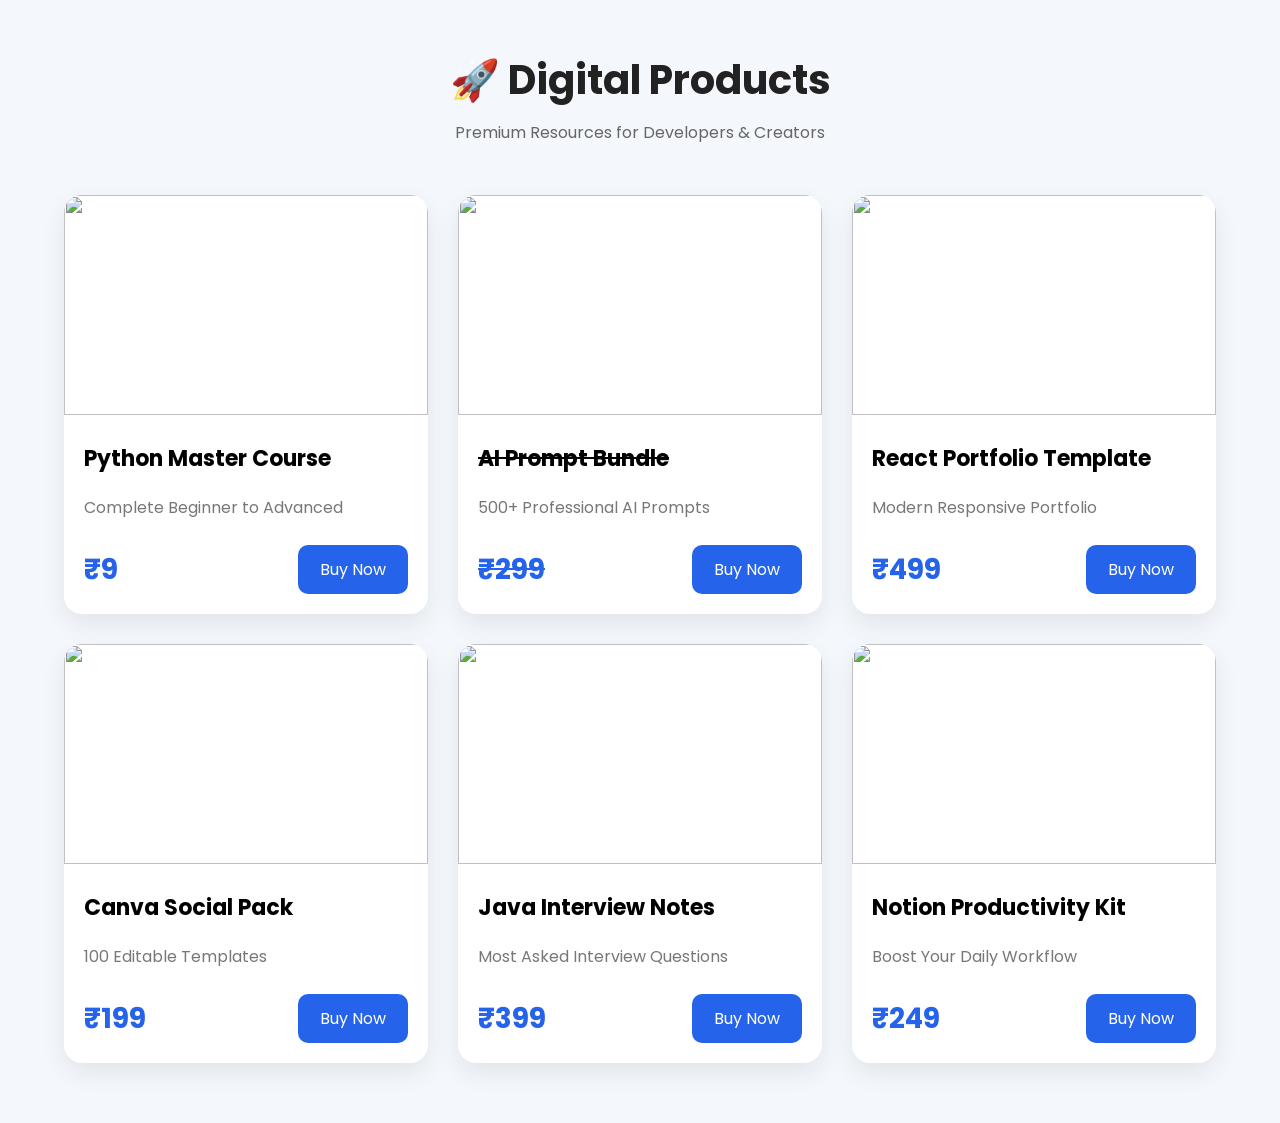
==== index.html @ 7a4c6142 "Rename indexshop.html to index.html" ====
<!DOCTYPE html>
<html lang="en">
<head>
    <meta charset="UTF-8">
    <meta name="viewport" content="width=device-width, initial-scale=1.0">
    <title>Digital Products Store</title>

    <link rel="stylesheet" href="style.css">

    <link rel="preconnect" href="https://fonts.googleapis.com">
    <link href="https://fonts.googleapis.com/css2?family=Poppins:wght@300;400;500;600;700&display=swap" rel="stylesheet">
</head>
<body>

<header>
    <h1>🚀 Digital Products</h1>
    <p>Premium Resources for Developers & Creators</p>
</header>

<div id="payment-status" class="payment-status" role="status" aria-live="polite"></div>

<section class="products">



    <div class="card">
        <img src="https://picsum.photos/400/250?3">
        <h2>Python Master Course</h2>
        <p>Complete Beginner to Advanced</p>

        <div class="bottom">
            <span class="price">₹9</span>

            <a href="https://rzp.io/rzp/w6HlgT6a" target="_blank" data-product="Python Master Course" data-price="₹9">
                Buy Now
            </a>
        </div>
    </div>



    <div class="card">
        <img src="https://picsum.photos/400/250?4">
        <h2><del>AI Prompt Bundle</del></h2>
        <p>500+ Professional AI Prompts</p>

        <div class="bottom">
            <span class="price"><del>₹299</del></span>

            <a href="#" target="_blank" data-product="AI Prompt Bundle" data-price="₹299">
                Buy Now
            </a>
        </div>
    </div>

    <div class="card">
        <img src="https://picsum.photos/400/250?2">
        <h2>React Portfolio Template</h2>
        <p>Modern Responsive Portfolio</p>

        <div class="bottom">
            <span class="price">₹499</span>

            <a href="#" target="_blank" data-product="React Portfolio Template" data-price="₹499">
                Buy Now
            </a>
        </div>
    </div>

    

    <div class="card">
        <img src="https://picsum.photos/400/250?4">
        <h2>Canva Social Pack</h2>
        <p>100 Editable Templates</p>

        <div class="bottom">
            <span class="price">₹199</span>

            <a href="#" target="_blank" data-product="Canva Social Pack" data-price="₹199">
                Buy Now
            </a>
        </div>
    </div>

    <div class="card">
        <img src="https://picsum.photos/400/250?5">
        <h2>Java Interview Notes</h2>
        <p>Most Asked Interview Questions</p>

        <div class="bottom">
            <span class="price">₹399</span>

            <a href="#" target="_blank" data-product="Java Interview Notes" data-price="₹399">
                Buy Now
            </a>
        </div>
    </div>

    <div class="card">
        <img src="https://picsum.photos/400/250?6">
        <h2>Notion Productivity Kit</h2>
        <p>Boost Your Daily Workflow</p>

        <div class="bottom">
            <span class="price">₹249</span>

            <a href="#" target="_blank" data-product="Notion Productivity Kit" data-price="₹249">
                Buy Now
            </a>
        </div>
    </div>

</section>

<script src="https://cdnjs.cloudflare.com/ajax/libs/jspdf/2.5.1/jspdf.umd.min.js"></script>
<script src="script.js"></script>

</body>
</html>
---- style.css ----
*{
    margin:0;
    padding:0;
    box-sizing:border-box;
    font-family:Poppins,sans-serif;
}

body{
    background:#f4f7fb;
}

header{
    text-align:center;
    padding:50px 20px;
}

header h1{
    font-size:40px;
    color:#222;
}

header p{
    color:#666;
    margin-top:10px;
}

.payment-status{
    width: min(90%, 1100px);
    margin: 0 auto 24px;
    padding: 12px 16px;
    border-radius: 10px;
    background: #eff6ff;
    color: #1d4ed8;
    display: none;
    font-size: 15px;
}

.payment-status.success{
    display: block;
    background: #ecfdf3;
    color: #047857;
}

.payment-status.info{
    display: block;
    background: #eff6ff;
    color: #1d4ed8;
}

.products{

    width:90%;
    max-width:1400px;

    margin:auto;

    display:grid;
    grid-template-columns:repeat(auto-fit,minmax(300px,1fr));

    gap:30px;

    padding-bottom:60px;
}

.card{

    background:white;

    border-radius:18px;

    overflow:hidden;

    box-shadow:0 10px 25px rgba(0,0,0,.08);

    transition:.35s;
}

.card:hover{

    transform:translateY(-10px);

    box-shadow:0 20px 40px rgba(0,0,0,.18);
}

.card img{

    width:100%;
    height:220px;
    object-fit:cover;
}

.card h2{

    font-size:22px;

    margin:20px;
}

.card p{

    margin:0 20px;

    color:#777;
}

.bottom{

    margin:25px 20px 20px;

    display:flex;

    justify-content:space-between;

    align-items:center;
}

.price{

    font-size:28px;

    color:#2563eb;

    font-weight:bold;
}

.bottom a{

    text-decoration:none;

    background:#2563eb;

    color:white;

    padding:12px 22px;

    border-radius:10px;

    transition:.3s;
}

.bottom a:hover{

    background:#1d4ed8;
}
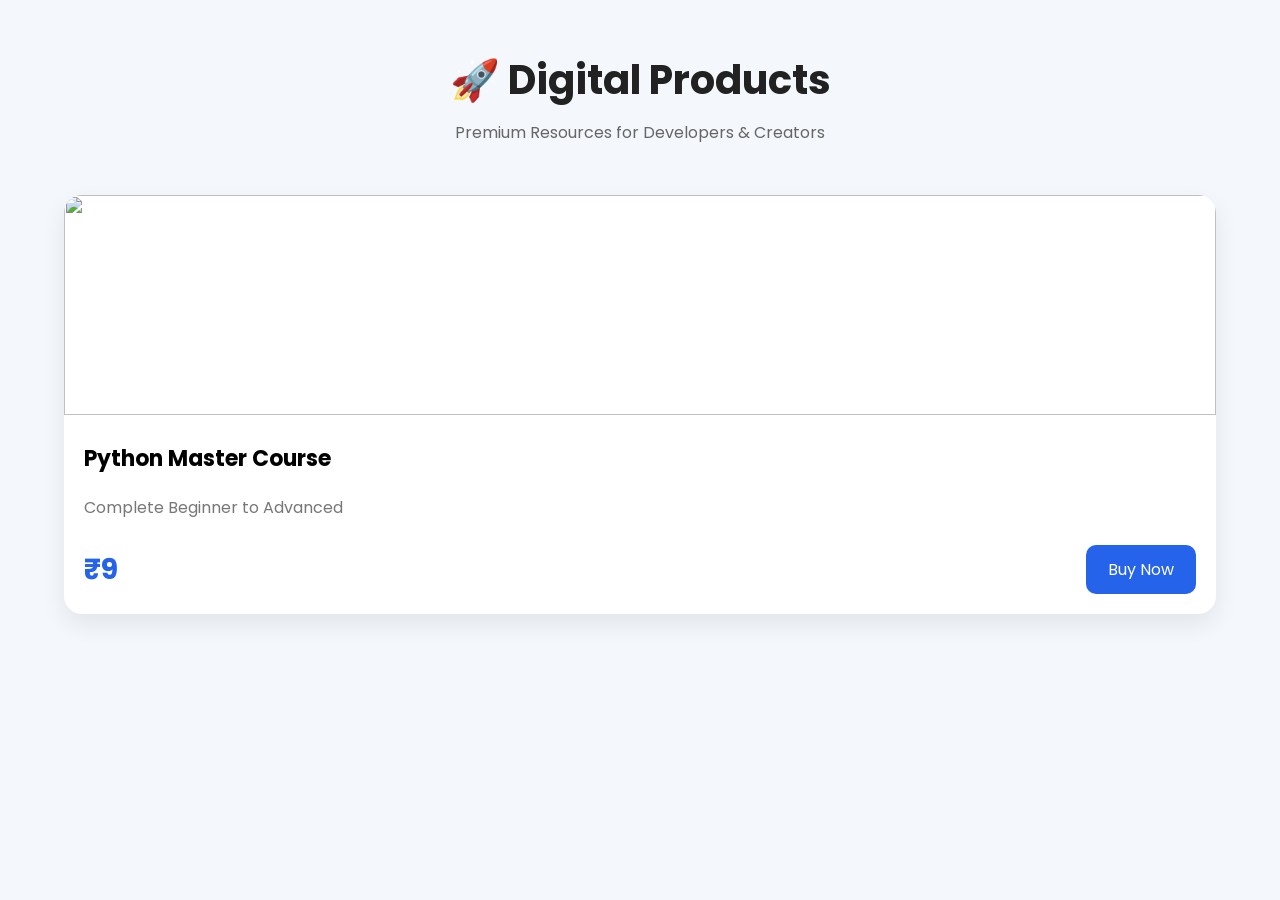
==== commit 9c3e703c: "Update index.html" ====
--- a/index.html
+++ b/index.html
@@ -38,7 +38,7 @@
     </div>
 
 
-
+<!-- 
     <div class="card">
         <img src="https://picsum.photos/400/250?4">
         <h2><del>AI Prompt Bundle</del></h2>
@@ -111,6 +111,10 @@
         </div>
     </div>
 
+
+
+    -->
+
 </section>
 
 <script src="https://cdnjs.cloudflare.com/ajax/libs/jspdf/2.5.1/jspdf.umd.min.js"></script>
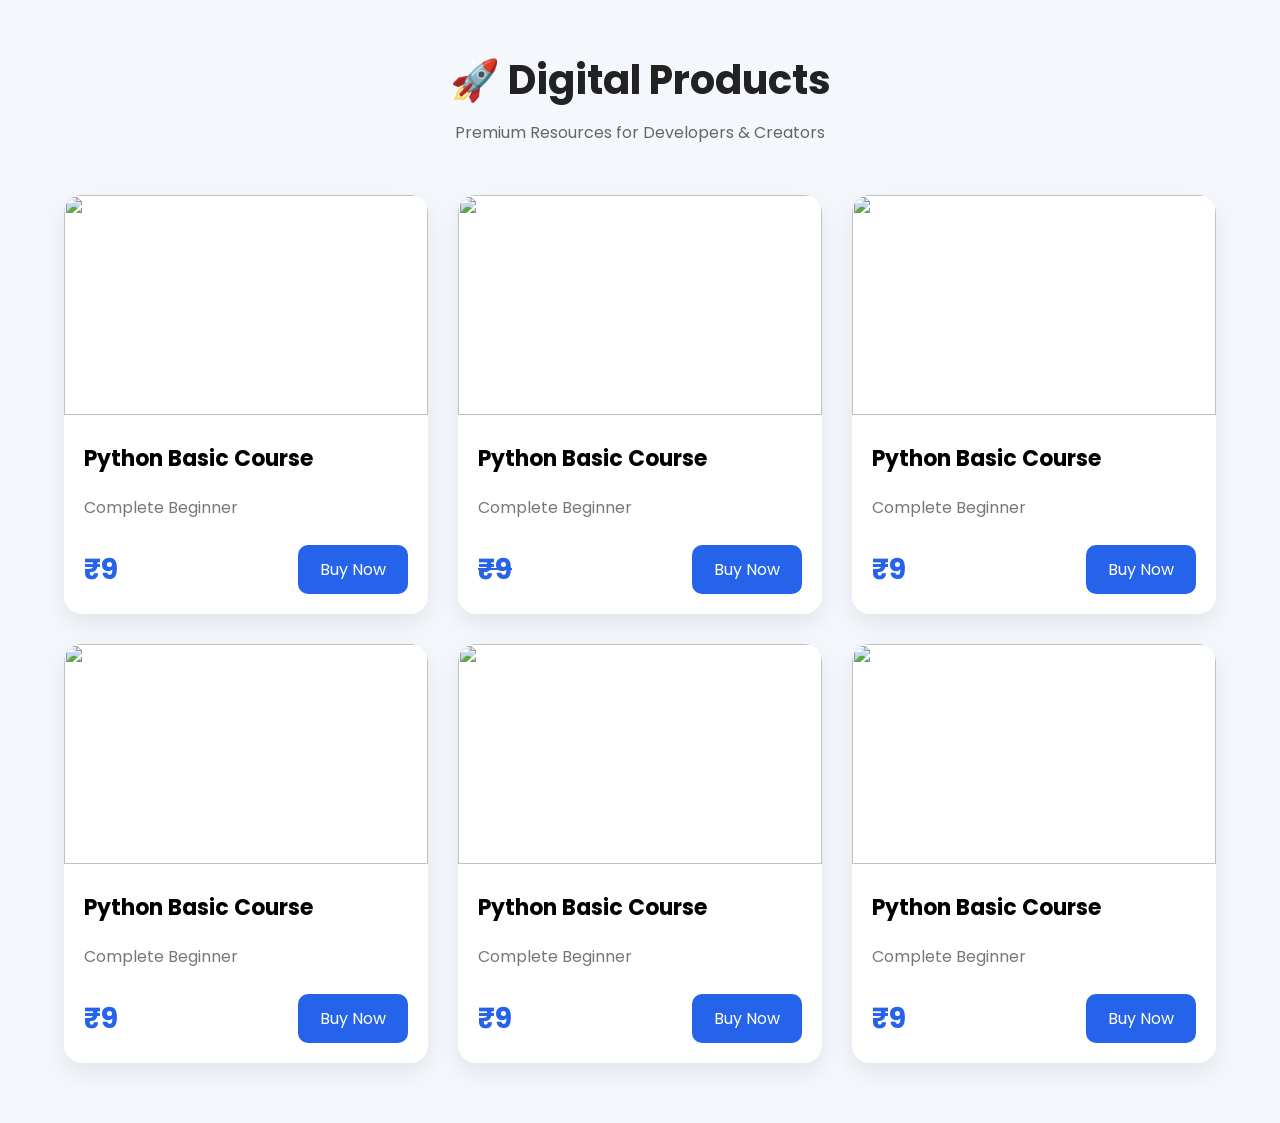
==== commit a4920d53: "new rates Updated product details and added delivery URLs for various courses." ====
--- a/index.html
+++ b/index.html
@@ -25,29 +25,29 @@
 
     <div class="card">
         <img src="https://picsum.photos/400/250?3">
-        <h2>Python Master Course</h2>
-        <p>Complete Beginner to Advanced</p>
+        <h2>Python Basic Course</h2>
+        <p>Complete Beginner </p>
 
         <div class="bottom">
             <span class="price">₹9</span>
 
-            <a href="https://rzp.io/rzp/w6HlgT6a" target="_blank" data-product="Python Master Course" data-price="₹9">
+            <a href="https://rzp.io/rzp/w6HlgT6a" target="_blank" data-product="Python Master Course" data-price="₹9" data-delivery-url="https://drive.google.com/file/d/19PePjPutqqwsAXR1Vb7nBJJ6NcHJNfMx/view?usp=sharing">
                 Buy Now
             </a>
         </div>
     </div>
 
 
-<!-- 
+
     <div class="card">
         <img src="https://picsum.photos/400/250?4">
-        <h2><del>AI Prompt Bundle</del></h2>
-        <p>500+ Professional AI Prompts</p>
+        <h2>Python Basic Course</h2>
+        <p>Complete Beginner</p>
 
         <div class="bottom">
-            <span class="price"><del>₹299</del></span>
+            <span class="price"><del>₹9</del></span>
 
-            <a href="#" target="_blank" data-product="AI Prompt Bundle" data-price="₹299">
+            <a href="#" target="_blank" data-product="AI Prompt Bundle" data-price="₹299" data-delivery-url="https://drive.google.com/file/d/19PePjPutqqwsAXR1Vb7nBJJ6NcHJNfMx/view?usp=sharing">
                 Buy Now
             </a>
         </div>
@@ -55,13 +55,13 @@
 
     <div class="card">
         <img src="https://picsum.photos/400/250?2">
-        <h2>React Portfolio Template</h2>
-        <p>Modern Responsive Portfolio</p>
+        <h2>Python Basic Course</h2>
+        <p>Complete Beginner</p>
 
         <div class="bottom">
-            <span class="price">₹499</span>
+            <span class="price">₹9</span>
 
-            <a href="#" target="_blank" data-product="React Portfolio Template" data-price="₹499">
+            <a href="#" target="_blank" data-product="React Portfolio Template" data-price="₹499" data-delivery-url="https://drive.google.com/file/d/19PePjPutqqwsAXR1Vb7nBJJ6NcHJNfMx/view?usp=sharing">
                 Buy Now
             </a>
         </div>
@@ -71,13 +71,12 @@
 
     <div class="card">
         <img src="https://picsum.photos/400/250?4">
-        <h2>Canva Social Pack</h2>
-        <p>100 Editable Templates</p>
+        <h2>Python Basic Course</h2>
+        <p>Complete Beginner</p>
+        <div class="bottom">
+            <span class="price">₹9</span>
 
-        <div class="bottom">
-            <span class="price">₹199</span>
-
-            <a href="#" target="_blank" data-product="Canva Social Pack" data-price="₹199">
+            <a href="#" target="_blank" data-product="Canva Social Pack" data-price="₹199" data-delivery-url="https://drive.google.com/file/d/19PePjPutqqwsAXR1Vb7nBJJ6NcHJNfMx/view?usp=sharing">
                 Buy Now
             </a>
         </div>
@@ -85,13 +84,13 @@
 
     <div class="card">
         <img src="https://picsum.photos/400/250?5">
-        <h2>Java Interview Notes</h2>
-        <p>Most Asked Interview Questions</p>
+        <h2>Python Basic Course</h2>
+        <p>Complete Beginner</p>
 
         <div class="bottom">
-            <span class="price">₹399</span>
+            <span class="price">₹9</span>
 
-            <a href="#" target="_blank" data-product="Java Interview Notes" data-price="₹399">
+            <a href="#" target="_blank" data-product="Java Interview Notes" data-price="₹399" data-delivery-url="https://drive.google.com/file/d/19PePjPutqqwsAXR1Vb7nBJJ6NcHJNfMx/view?usp=sharing">
                 Buy Now
             </a>
         </div>
@@ -99,21 +98,17 @@
 
     <div class="card">
         <img src="https://picsum.photos/400/250?6">
-        <h2>Notion Productivity Kit</h2>
-        <p>Boost Your Daily Workflow</p>
+        <h2>Python Basic Course</h2>
+        <p>Complete Beginner</p>
 
         <div class="bottom">
-            <span class="price">₹249</span>
+            <span class="price">₹9</span>
 
-            <a href="#" target="_blank" data-product="Notion Productivity Kit" data-price="₹249">
+            <a href="#" target="_blank" data-product="Notion Productivity Kit" data-price="₹249" data-delivery-url="https://drive.google.com/file/d/19PePjPutqqwsAXR1Vb7nBJJ6NcHJNfMx/view?usp=sharing">
                 Buy Now
             </a>
         </div>
     </div>
-
-
-
-    -->
 
 </section>
 
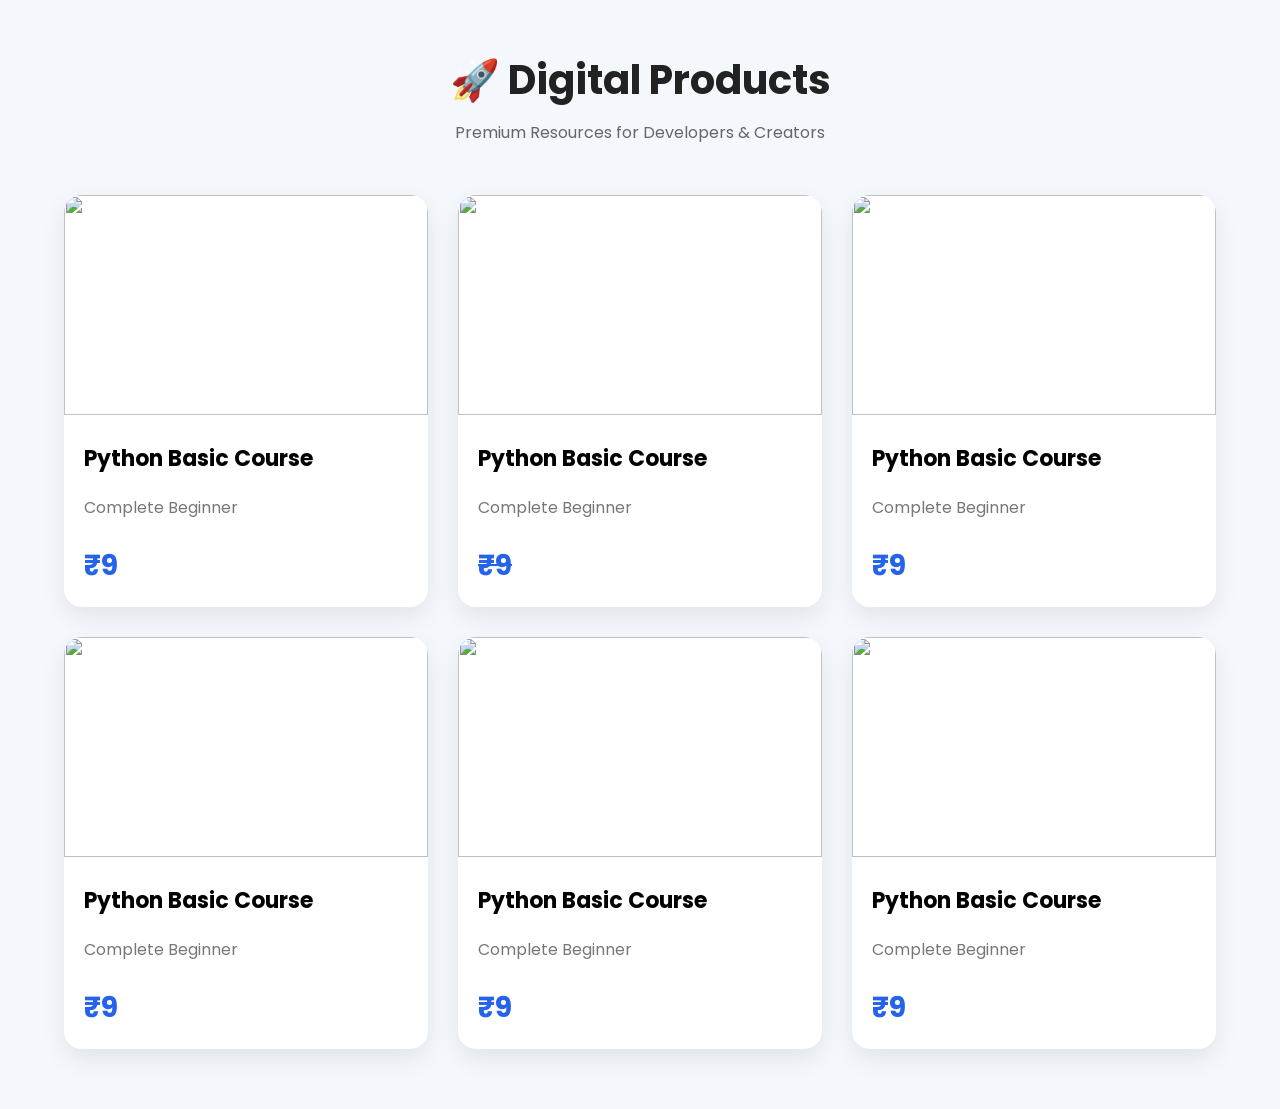
==== commit 2f6bafc7: "Update index.html" ====
--- a/index.html
+++ b/index.html
@@ -30,10 +30,8 @@
 
         <div class="bottom">
             <span class="price">₹9</span>
-
-            <a href="https://rzp.io/rzp/w6HlgT6a" target="_blank" data-product="Python Master Course" data-price="₹9" data-delivery-url="https://drive.google.com/file/d/19PePjPutqqwsAXR1Vb7nBJJ6NcHJNfMx/view?usp=sharing">
-                Buy Now
-            </a>
+                <form><script src="https://checkout.razorpay.com/v1/payment-button.js" data-payment_button_id="pl_OoOsXkycGk2G4j" async> </script> </form>
+            
         </div>
     </div>
 
@@ -47,9 +45,7 @@
         <div class="bottom">
             <span class="price"><del>₹9</del></span>
 
-            <a href="#" target="_blank" data-product="AI Prompt Bundle" data-price="₹299" data-delivery-url="https://drive.google.com/file/d/19PePjPutqqwsAXR1Vb7nBJJ6NcHJNfMx/view?usp=sharing">
-                Buy Now
-            </a>
+            <form><script src="https://checkout.razorpay.com/v1/payment-button.js" data-payment_button_id="pl_OoOsXkycGk2G4j" async> </script> </form>
         </div>
     </div>
 
@@ -61,9 +57,7 @@
         <div class="bottom">
             <span class="price">₹9</span>
 
-            <a href="#" target="_blank" data-product="React Portfolio Template" data-price="₹499" data-delivery-url="https://drive.google.com/file/d/19PePjPutqqwsAXR1Vb7nBJJ6NcHJNfMx/view?usp=sharing">
-                Buy Now
-            </a>
+            <form><script src="https://checkout.razorpay.com/v1/payment-button.js" data-payment_button_id="pl_OoOsXkycGk2G4j" async> </script> </form>
         </div>
     </div>
 
@@ -76,10 +70,7 @@
         <div class="bottom">
             <span class="price">₹9</span>
 
-            <a href="#" target="_blank" data-product="Canva Social Pack" data-price="₹199" data-delivery-url="https://drive.google.com/file/d/19PePjPutqqwsAXR1Vb7nBJJ6NcHJNfMx/view?usp=sharing">
-                Buy Now
-            </a>
-        </div>
+            <form><script src="https://checkout.razorpay.com/v1/payment-button.js" data-payment_button_id="pl_OoOsXkycGk2G4j" async> </script> </form>      </div>
     </div>
 
     <div class="card">
@@ -90,9 +81,7 @@
         <div class="bottom">
             <span class="price">₹9</span>
 
-            <a href="#" target="_blank" data-product="Java Interview Notes" data-price="₹399" data-delivery-url="https://drive.google.com/file/d/19PePjPutqqwsAXR1Vb7nBJJ6NcHJNfMx/view?usp=sharing">
-                Buy Now
-            </a>
+            <form><script src="https://checkout.razorpay.com/v1/payment-button.js" data-payment_button_id="pl_OoOsXkycGk2G4j" async> </script> </form>
         </div>
     </div>
 
@@ -104,9 +93,7 @@
         <div class="bottom">
             <span class="price">₹9</span>
 
-            <a href="#" target="_blank" data-product="Notion Productivity Kit" data-price="₹249" data-delivery-url="https://drive.google.com/file/d/19PePjPutqqwsAXR1Vb7nBJJ6NcHJNfMx/view?usp=sharing">
-                Buy Now
-            </a>
+           <form><script src="https://checkout.razorpay.com/v1/payment-button.js" data-payment_button_id="pl_OoOsXkycGk2G4j" async> </script> </form>
         </div>
     </div>
 
